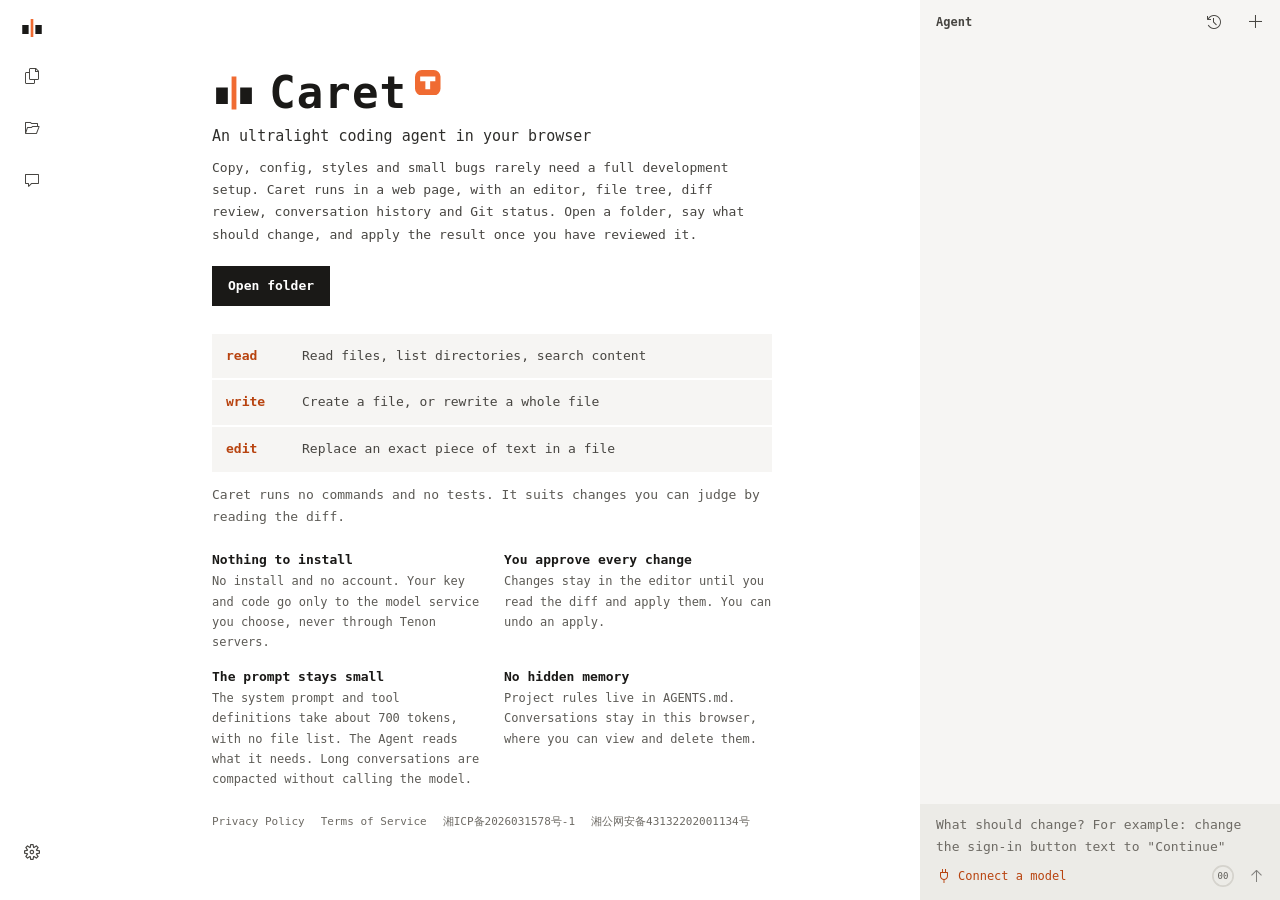
==== index.html @ bf1446f7 "close the remaining gaps against the Tenon product standard Accessibility: status colours meet 4.5:1" ====
<!-- 应用主页面 - Caret 的入口 HTML 文件，包含所有 UI 结构和资源引用 -->
<!DOCTYPE html>
<html lang="zh-CN" data-theme="dark">
<head>
    <meta charset="UTF-8">
    <meta name="viewport" content="width=device-width, initial-scale=1.0">
    <meta http-equiv="Content-Security-Policy" content="default-src 'self'; script-src 'self' 'unsafe-inline'; style-src 'self' 'unsafe-inline'; font-src 'self' data:; img-src 'self' data:; worker-src 'self'; connect-src 'self' https: http://localhost:* http://127.0.0.1:*; base-uri 'none'; form-action 'none'">
    <meta name="description" content="极轻量的浏览器 Coding Agent。只有读、写、改三个工具，不用安装，不执行命令，改动由你确认后写入。">
    <meta property="og:type" content="website">
    <meta property="og:site_name" content="Caret">
    <meta property="og:title" content="Caret：极轻量的浏览器 Coding Agent">
    <meta property="og:description" content="极轻量的浏览器 Coding Agent。只有读、写、改三个工具，不用安装，不执行命令，改动由你确认后写入。">
    <meta property="og:url" content="https://caret.tenon.asia/">
    <meta property="og:image" content="https://caret.tenon.asia/assets/og.png">
    <meta property="og:image:width" content="1200">
    <meta property="og:image:height" content="630">
    <meta property="og:image:alt" content="Caret：极轻量的浏览器 Coding Agent。read、write、edit">
    <meta property="og:locale" content="zh_CN">
    <meta name="twitter:card" content="summary_large_image">
    <title>Caret</title>
    <link rel="icon" href="data:image/svg+xml,%3Csvg xmlns='http://www.w3.org/2000/svg' viewBox='0 0 64 64'%3E%3Cstyle%3Erect%7Bfill:%231a1917%7D.c%7Bfill:%23f06b32%7D@media(prefers-color-scheme:dark)%7Brect%7Bfill:%23e8e8e8%7D%7D%3C/style%3E%3Crect x='6' y='24' width='17' height='24'/%3E%3Crect class='c' x='28.5' y='8' width='7' height='48'/%3E%3Crect x='41' y='24' width='17' height='24'/%3E%3C/svg%3E">
    <script>
        // 首屏渲染前确定主题，避免闪烁
        try {
            const saved = JSON.parse(localStorage.getItem('caret_preferences')) || {};
            const wanted = new URLSearchParams(location.search).get('theme') || saved.theme;
            const dark = wanted === 'dark' || (wanted !== 'light' && matchMedia('(prefers-color-scheme: dark)').matches);
            document.documentElement.dataset.theme = dark ? 'dark' : 'light';
        } catch {
            // 读取失败时使用默认主题
        }
        // 启动一直没有完成时给出提示。启动完成后加载层已经移除
        setTimeout(() => document.getElementById('app-loading')?.classList.add('is-failed'), 45000);
    </script>
    <link href="css/codicons/codicon.css" rel="stylesheet">
    <link rel="stylesheet" href="css/style.css">
</head>
<body>
    <div id="app-loading" role="status">
        <svg class="app-loading-mark" viewBox="0 0 64 64" role="img" aria-label="Caret"><rect x="6" y="24" width="17" height="24" fill="currentColor"/><rect class="app-loading-cursor" x="28.5" y="8" width="7" height="48" fill="#f06b32"/><rect x="41" y="24" width="17" height="24" fill="currentColor"/></svg>
        <div class="app-loading-error">
            <p>Caret 没有加载成功，请检查网络后刷新页面。</p>
            <p>Caret could not load. Check your network and reload.</p>
            <button type="button" class="btn btn-text btn-primary" onclick="location.reload()">刷新 / Reload</button>
        </div>
    </div>
    <div id="app">
        <nav id="sidebar">
            <div class="sidebar-top">
                <svg class="sidebar-mark" viewBox="0 0 64 64" role="img" data-i18n-label="brand.label"><rect x="6" y="24" width="17" height="24" fill="currentColor"/><rect x="28.5" y="8" width="7" height="48" fill="#f06b32"/><rect x="41" y="24" width="17" height="24" fill="currentColor"/></svg>
                <button type="button" class="btn" id="btn-toggle-tree" data-i18n-title="sidebar.files">
                    <i class="codicon codicon-files"></i>
                </button>
                <button type="button" class="btn" id="btn-open-folder" data-i18n-title="sidebar.open">
                    <i class="codicon codicon-folder-opened"></i>
                </button>
                <button type="button" class="btn" id="btn-toggle-chat" data-i18n-title="sidebar.agent">
                    <i class="codicon codicon-comment"></i>
                </button>
            </div>

            <div class="sidebar-bottom">
                <button type="button" class="btn" id="btn-settings" data-i18n-title="settings.title">
                    <i class="codicon codicon-settings-gear"></i>
                </button>
            </div>
        </nav>

        <aside id="file-tree-panel">
            <div id="file-tree"></div>
        </aside>
        <div id="resize-tree" class="resizer" role="separator" tabindex="0" aria-orientation="vertical" data-i18n-label="layout.resizeTree"></div>

        <main id="editor-area">
            <div id="tabs-bar"></div>
            <div id="monaco-container"></div>
            <div id="welcome">
                <div class="welcome-inner">
                    <h1 class="product-logo" data-i18n-label="brand.label"><svg class="product-logo-icon" viewBox="0 0 64 64" aria-hidden="true"><rect x="6" y="24" width="17" height="24" fill="currentColor"/><rect x="28.5" y="8" width="7" height="48" fill="#f06b32"/><rect x="41" y="24" width="17" height="24" fill="currentColor"/></svg>Caret<svg class="product-logo-mark" viewBox="0 0 64 64" aria-hidden="true"><rect width="64" height="64" rx="17" fill="#f06b32"/><path d="M13 16H51V28H38V48H26V28H13Z" fill="#fff"/></svg></h1>
                    <p class="welcome-tagline" data-i18n="welcome.tagline"></p>
                    <p class="welcome-intro" data-i18n="welcome.intro"></p>
                    <button type="button" id="btn-welcome-open" class="btn btn-text btn-primary" data-i18n="welcome.open"></button>
                    <dl class="welcome-tools">
                        <div><dt>read</dt><dd data-i18n="welcome.read"></dd></div>
                        <div><dt>write</dt><dd data-i18n="welcome.write"></dd></div>
                        <div><dt>edit</dt><dd data-i18n="welcome.edit"></dd></div>
                    </dl>
                    <p class="welcome-note" id="welcome-note" data-i18n="welcome.note"></p>
                    <dl class="welcome-points">
                        <div><dt data-i18n="welcome.pointOpen"></dt><dd data-i18n="welcome.pointOpenBody"></dd></div>
                        <div><dt data-i18n="welcome.pointReview"></dt><dd data-i18n="welcome.pointReviewBody"></dd></div>
                        <div><dt data-i18n="welcome.pointPrompt"></dt><dd data-i18n="welcome.pointPromptBody"></dd></div>
                        <div><dt data-i18n="welcome.pointMemory"></dt><dd data-i18n="welcome.pointMemoryBody"></dd></div>
                    </dl>
                    <p class="filing"><button type="button" data-legal="privacy" data-i18n="about.privacy"></button><button type="button" data-legal="terms" data-i18n="about.terms"></button><a href="https://beian.miit.gov.cn/" target="_blank" rel="noopener noreferrer">湘ICP备2026031578号-1</a><a href="https://beian.mps.gov.cn/#/query/webSearch?code=43132202001134" target="_blank" rel="noopener noreferrer">湘公网安备43132202001134号</a></p>
                </div>
            </div>
        </main>

        <div id="resize-chat" class="resizer" role="separator" tabindex="0" aria-orientation="vertical" data-i18n-label="layout.resizeChat"></div>
        <aside id="chat-panel">
            <div class="panel-header">
                <span class="panel-title">Agent</span>
                <div class="panel-actions">
                    <button type="button" id="btn-history" class="btn" data-i18n-title="history.title">
                        <i class="codicon codicon-history"></i>
                    </button>
                    <button type="button" id="btn-new-task" class="btn" data-i18n-title="chat.newTask">
                        <i class="codicon codicon-add"></i>
                    </button>
                </div>
            </div>
            <div id="history-panel" class="hidden">
                <div class="history-head">
                    <span class="history-heading" data-i18n="history.title"></span>
                    <button type="button" id="btn-clear-history" class="btn btn-text btn-text-chat hidden" data-i18n="history.clear"></button>
                </div>
                <div id="history-list"></div>
                <p id="history-empty" class="hidden" data-i18n="history.empty"></p>
            </div>
            <div id="chat-messages" role="log" aria-live="polite"></div>
            <div id="changes-panel" class="hidden">
                <div class="changes-head">
                    <span id="changes-summary"></span>
                    <button type="button" id="btn-discard-all" class="btn btn-text btn-text-chat" data-i18n="changes.discardAll"></button>
                    <button type="button" id="btn-apply" class="btn btn-text btn-primary" data-i18n="changes.apply"></button>
                </div>
                <div id="changes-conflict" class="hidden">
                    <p id="changes-conflict-text"></p>
                    <div class="changes-conflict-actions">
                        <button type="button" id="btn-conflict-cancel" class="btn btn-text btn-text-chat" data-i18n="changes.cancel"></button>
                        <button type="button" id="btn-overwrite" class="btn btn-text btn-primary" data-i18n="changes.overwrite"></button>
                    </div>
                </div>
                <div id="changes-list"></div>
            </div>
            <form id="chat-input-area">
                <textarea id="chat-input" rows="2"></textarea>
                <div class="chat-input-foot">
                    <div class="chat-chips">
                        <button type="button" id="btn-model" class="chat-chip" aria-haspopup="listbox" aria-expanded="false" aria-controls="select-menu"><i class="codicon codicon-plug"></i><span></span><i class="codicon codicon-chevron-up"></i></button>
                        <button type="button" id="btn-effort" class="chat-chip hidden" aria-haspopup="listbox" aria-expanded="false" aria-controls="select-menu"><i class="codicon codicon-dashboard"></i><span></span><i class="codicon codicon-chevron-up"></i></button>
                    </div>
                    <div class="chat-input-actions">
                        <button type="button" id="context-ring">
                            <svg viewBox="0 0 26 26" aria-hidden="true">
                                <circle class="context-track" cx="13" cy="13" r="12" pathLength="100"></circle>
                                <circle class="context-arc" cx="13" cy="13" r="12" pathLength="100"></circle>
                            </svg>
                            <span></span>
                        </button>
                        <button type="submit" id="btn-send-chat" class="btn">
                            <i class="codicon codicon-arrow-up"></i>
                        </button>
                    </div>
                </div>
            </form>
        </aside>

        <div id="notification-container"></div>
        <div id="drop-overlay"><span data-i18n="tree.drop"></span></div>
    </div>

    <dialog id="confirm-dialog" aria-describedby="confirm-message">
        <p id="confirm-message"></p>
        <div class="confirm-actions">
            <button type="button" id="confirm-cancel" class="btn btn-text btn-text-chat" data-i18n="changes.cancel"></button>
            <button type="button" id="confirm-ok" class="btn btn-text btn-primary" data-i18n="confirm.discard"></button>
        </div>
    </dialog>

    <dialog id="settings-dialog" aria-labelledby="settings-heading" tabindex="-1">
        <nav class="settings-nav" aria-labelledby="settings-heading">
            <h2 id="settings-heading" data-i18n="settings.title"></h2>
            <button type="button" class="settings-nav-item" data-go="model"><i class="codicon codicon-plug"></i><span data-i18n="settings.model"></span></button>
            <button type="button" class="settings-nav-item" data-go="agent"><i class="codicon codicon-comment"></i><span data-i18n="settings.agent"></span></button>
            <button type="button" class="settings-nav-item" data-go="editor"><i class="codicon codicon-code"></i><span data-i18n="settings.editor"></span></button>
            <button type="button" class="settings-nav-item" data-go="files"><i class="codicon codicon-files"></i><span data-i18n="settings.files"></span></button>
            <button type="button" class="settings-nav-item" data-go="appearance"><i class="codicon codicon-symbol-color"></i><span data-i18n="settings.appearance"></span></button>
            <button type="button" class="settings-nav-item" data-go="data"><i class="codicon codicon-database"></i><span data-i18n="settings.data"></span></button>
            <button type="button" class="settings-nav-item" data-go="about"><i class="codicon codicon-info"></i><span data-i18n="settings.about"></span></button>
        </nav>

        <div class="settings-main">
            <header class="dialog-head">
                <button type="button" id="settings-back" class="btn hidden" data-i18n-title="settings.back">
                    <i class="codicon codicon-arrow-left"></i>
                </button>
                <h3 id="settings-title"></h3>
                <button type="button" id="settings-info" class="info hidden" data-i18n-label="settings.info"><i class="codicon codicon-info"></i></button>
                <button type="button" id="settings-close" class="btn" data-i18n-title="settings.close">
                    <i class="codicon codicon-close"></i>
                </button>
            </header>

            <div class="dialog-body">
                <section data-page="model">
                    <div class="field">
                        <span class="field-label" id="provider-label" data-i18n="settings.provider"></span>
                        <button type="button" id="provider-trigger" class="select-trigger" aria-haspopup="listbox" aria-expanded="false" aria-controls="select-menu" aria-labelledby="provider-label"><span></span><i class="codicon codicon-chevron-down"></i></button>
                    </div>
                    <div class="field hidden" id="field-base-url">
                        <label class="field-label" for="input-base-url" data-i18n="settings.baseUrl"></label>
                        <input id="input-base-url" type="url" placeholder="https://" autocomplete="off" spellcheck="false">
                    </div>
                    <div class="field">
                        <div class="field-label">
                            <label for="input-api-key" data-i18n="settings.apiKey"></label>
                            <button type="button" class="info" data-tip="settings.apiKeyTip" data-i18n-label="settings.info"><i class="codicon codicon-info"></i></button>
                            <a id="key-link" class="field-link" target="_blank" rel="noopener noreferrer" data-i18n="settings.getKey"></a>
                        </div>
                        <input id="input-api-key" type="password" placeholder="sk-" autocomplete="off" spellcheck="false">
                        <button type="button" id="btn-clear-key" class="field-link hidden" data-i18n="settings.clearKey"></button>
                    </div>
                    <div class="field">
                        <div class="field-label">
                            <span id="model-label" data-i18n="settings.defaultModel"></span>
                            <button type="button" class="info" data-tip="settings.defaultModelTip" data-i18n-label="settings.info"><i class="codicon codicon-info"></i></button>
                        </div>
                        <button type="button" id="model-trigger" class="select-trigger" aria-haspopup="listbox" aria-expanded="false" aria-controls="select-menu" aria-labelledby="model-label"><span></span><i class="codicon codicon-chevron-down"></i></button>
                    </div>
                    <div class="field hidden" id="field-effort">
                        <div class="field-label">
                            <span id="effort-label" data-i18n="settings.defaultEffort"></span>
                            <button type="button" class="info" data-tip="settings.defaultEffortTip" data-i18n-label="settings.info"><i class="codicon codicon-info"></i></button>
                        </div>
                        <button type="button" id="effort-trigger" class="select-trigger" aria-haspopup="listbox" aria-expanded="false" aria-controls="select-menu" aria-labelledby="effort-label"><span></span><i class="codicon codicon-chevron-down"></i></button>
                    </div>
                    <p id="connection-status" class="settings-status" role="status"></p>
                </section>

                <section data-page="agent" class="hidden">
                    <div class="field">
                        <div class="field-label">
                            <label for="input-instructions" data-i18n="settings.instructions"></label>
                            <button type="button" class="info" data-tip="settings.instructionsTip" data-i18n-label="settings.info"><i class="codicon codicon-info"></i></button>
                        </div>
                        <textarea id="input-instructions" data-setting="instructions" data-i18n-placeholder="settings.instructionsHint" maxlength="8000" spellcheck="false"></textarea>
                    </div>
                    <div class="setting-row">
                        <div class="field-label"><span id="send-key-label" data-i18n="settings.sendKey"></span><button type="button" class="info" data-tip="settings.sendKeyTip" data-i18n-label="settings.info"><i class="codicon codicon-info"></i></button></div>
                        <div class="segments" role="group" data-setting="sendKey" aria-labelledby="send-key-label"><button type="button" data-value="enter">Enter</button><button type="button" data-value="mod" id="send-key-mod"></button></div>
                    </div>
                    <div class="setting-row">
                        <div class="field-label"><span id="max-steps-label" data-i18n="settings.maxSteps"></span><button type="button" class="info" data-tip="settings.maxStepsTip" data-i18n-label="settings.info"><i class="codicon codicon-info"></i></button></div>
                        <div class="segments" role="group" data-setting="maxSteps" aria-labelledby="max-steps-label"><button type="button" data-value="20">20</button><button type="button" data-value="40">40</button><button type="button" data-value="80">80</button></div>
                    </div>
                    <div class="setting-row">
                        <div class="field-label"><span id="context-limit-label" data-i18n="settings.contextLimit"></span><button type="button" class="info" data-tip="settings.contextLimitTip" data-i18n-label="settings.info"><i class="codicon codicon-info"></i></button></div>
                        <div class="segments" role="group" data-setting="contextLimit" aria-labelledby="context-limit-label"><button type="button" data-value="50000" data-i18n="settings.limit50"></button><button type="button" data-value="100000" data-i18n="settings.limit100"></button><button type="button" data-value="200000" data-i18n="settings.limit200"></button></div>
                    </div>
                    <div class="setting-row">
                        <div class="field-label"><span id="remember-rules-label" data-i18n="settings.rememberRules"></span><button type="button" class="info" data-tip="settings.rememberRulesTip" data-i18n-label="settings.info"><i class="codicon codicon-info"></i></button></div>
                        <button type="button" class="switch" role="switch" data-setting="rememberRules" aria-labelledby="remember-rules-label"></button>
                    </div>
                    <div class="setting-row">
                        <div class="field-label"><span id="follow-agent-label" data-i18n="settings.followAgent"></span><button type="button" class="info" data-tip="settings.followAgentTip" data-i18n-label="settings.info"><i class="codicon codicon-info"></i></button></div>
                        <button type="button" class="switch" role="switch" data-setting="followAgent" aria-labelledby="follow-agent-label"></button>
                    </div>
                    <button type="button" class="settings-link" data-go="context"><span data-i18n="context.title"></span><i class="codicon codicon-chevron-right"></i></button>
                </section>

                <section data-page="editor" class="hidden">
                    <div class="setting-row">
                        <div class="field-label"><span id="tab-size-label" data-i18n="settings.tabSize"></span><button type="button" class="info" data-tip="settings.tabSizeTip" data-i18n-label="settings.info"><i class="codicon codicon-info"></i></button></div>
                        <div class="segments" role="group" data-setting="tabSize" aria-labelledby="tab-size-label"><button type="button" data-value="0" data-i18n="settings.tabAuto"></button><button type="button" data-value="2">2</button><button type="button" data-value="4">4</button><button type="button" data-value="8">8</button></div>
                    </div>
                    <div class="setting-row">
                        <div class="field-label"><span id="cursor-style-label" data-i18n="settings.cursorStyle"></span></div>
                        <div class="segments" role="group" data-setting="cursorStyle" aria-labelledby="cursor-style-label"><button type="button" data-value="line" data-i18n="settings.cursorLine"></button><button type="button" data-value="block" data-i18n="settings.cursorBlock"></button><button type="button" data-value="underline" data-i18n="settings.cursorUnderline"></button></div>
                    </div>
                    <div class="setting-row">
                        <div class="field-label"><span id="word-wrap-label" data-i18n="settings.wordWrap"></span></div>
                        <button type="button" class="switch" role="switch" data-setting="wordWrap" aria-labelledby="word-wrap-label"></button>
                    </div>
                    <div class="setting-row">
                        <div class="field-label"><span id="line-numbers-label" data-i18n="settings.lineNumbers"></span></div>
                        <button type="button" class="switch" role="switch" data-setting="lineNumbers" aria-labelledby="line-numbers-label"></button>
                    </div>
                    <div class="setting-row">
                        <div class="field-label"><span id="minimap-label" data-i18n="settings.minimap"></span></div>
                        <button type="button" class="switch" role="switch" data-setting="minimap" aria-labelledby="minimap-label"></button>
                    </div>
                    <div class="setting-row">
                        <div class="field-label"><span id="whitespace-label" data-i18n="settings.showWhitespace"></span></div>
                        <button type="button" class="switch" role="switch" data-setting="showWhitespace" aria-labelledby="whitespace-label"></button>
                    </div>
                    <h4 class="section-title" data-i18n="settings.review"></h4>
                    <div class="setting-row">
                        <div class="field-label"><span id="diff-view-label" data-i18n="settings.diffView"></span><button type="button" class="info" data-tip="settings.diffViewTip" data-i18n-label="settings.info"><i class="codicon codicon-info"></i></button></div>
                        <div class="segments" role="group" data-setting="diffView" aria-labelledby="diff-view-label"><button type="button" data-value="inline" data-i18n="settings.diffInline"></button><button type="button" data-value="sideBySide" data-i18n="settings.diffSideBySide"></button></div>
                    </div>
                    <div class="setting-row">
                        <div class="field-label"><span id="fold-unchanged-label" data-i18n="settings.foldUnchanged"></span></div>
                        <button type="button" class="switch" role="switch" data-setting="foldUnchanged" aria-labelledby="fold-unchanged-label"></button>
                    </div>
                </section>

                <section data-page="files" class="hidden">
                    <div class="field">
                        <div class="field-label">
                            <label for="input-ignore-rules" data-i18n="settings.ignoreRules"></label>
                            <button type="button" class="info" data-tip="settings.ignoreRulesTip" data-i18n-label="settings.info"><i class="codicon codicon-info"></i></button>
                        </div>
                        <textarea id="input-ignore-rules" data-setting="ignoreRules" data-i18n-placeholder="settings.ignoreRulesHint" spellcheck="false"></textarea>
                    </div>
                    <div class="setting-row">
                        <div class="field-label"><span id="git-status-label" data-i18n="settings.gitStatus"></span><button type="button" class="info" data-tip="settings.gitStatusTip" data-i18n-label="settings.info"><i class="codicon codicon-info"></i></button></div>
                        <button type="button" class="switch" role="switch" data-setting="gitStatus" aria-labelledby="git-status-label"></button>
                    </div>
                    <div class="setting-row">
                        <div class="field-label"><span id="preview-tabs-label" data-i18n="settings.previewTabs"></span><button type="button" class="info" data-tip="settings.previewTabsTip" data-i18n-label="settings.info"><i class="codicon codicon-info"></i></button></div>
                        <button type="button" class="switch" role="switch" data-setting="previewTabs" aria-labelledby="preview-tabs-label"></button>
                    </div>
                </section>

                <section data-page="appearance" class="hidden">
                    <div class="setting-row">
                        <span class="field-label" id="theme-label" data-i18n="settings.theme"></span>
                        <div class="segments" role="group" aria-labelledby="theme-label">
                            <button type="button" data-theme-option="system" data-i18n="settings.themeSystem"></button>
                            <button type="button" data-theme-option="light" data-i18n="settings.themeLight"></button>
                            <button type="button" data-theme-option="dark" data-i18n="settings.themeDark"></button>
                        </div>
                    </div>
                    <div class="setting-row">
                        <span class="field-label" id="language-label" data-i18n="settings.language"></span>
                        <div class="segments" role="group" aria-labelledby="language-label">
                            <button type="button" data-lang-option="zh">简体中文</button>
                            <button type="button" data-lang-option="en">English</button>
                        </div>
                    </div>
                    <p id="language-note" class="settings-status" role="status" data-i18n="settings.languageNote" hidden></p>
                    <div class="setting-row">
                        <div class="field-label">
                            <label for="input-font-family" data-i18n="settings.fontFamily"></label>
                            <button type="button" class="info" data-tip="settings.fontFamilyTip" data-i18n-label="settings.info"><i class="codicon codicon-info"></i></button>
                        </div>
                        <input id="input-font-family" type="text" data-setting="fontFamily" data-i18n-placeholder="settings.fontFamilyHint" autocomplete="off" spellcheck="false">
                    </div>
                    <div class="setting-row">
                        <div class="field-label"><span id="font-size-label" data-i18n="settings.editorFontSize"></span></div>
                        <div class="segments" role="group" data-setting="fontSize" aria-labelledby="font-size-label"><button type="button" data-value="12">12</button><button type="button" data-value="13">13</button><button type="button" data-value="14">14</button><button type="button" data-value="15">15</button><button type="button" data-value="16">16</button></div>
                    </div>
                    <div class="setting-row">
                        <div class="field-label"><span id="chat-font-size-label" data-i18n="settings.chatFontSize"></span></div>
                        <div class="segments" role="group" data-setting="chatFontSize" aria-labelledby="chat-font-size-label"><button type="button" data-value="12">12</button><button type="button" data-value="13">13</button><button type="button" data-value="14">14</button><button type="button" data-value="15">15</button><button type="button" data-value="16">16</button></div>
                    </div>
                </section>

                <section data-page="data" class="hidden">
                    <div class="setting-row">
                        <div class="field-label"><span id="save-history-label" data-i18n="settings.saveHistory"></span><button type="button" class="info" data-tip="settings.saveHistoryTip" data-i18n-label="settings.info"><i class="codicon codicon-info"></i></button></div>
                        <button type="button" class="switch" role="switch" data-setting="saveHistory" aria-labelledby="save-history-label"></button>
                    </div>
                    <div class="setting-row">
                        <span class="field-label" data-i18n="settings.storage"></span>
                        <span id="data-usage"></span>
                    </div>
                    <h4 class="section-title" data-i18n="settings.clearing"></h4>
                    <div class="setting-row">
                        <div class="field-label"><span id="clear-conversations-label" data-i18n="settings.clearConversations"></span></div>
                        <button type="button" id="btn-clear-conversations" class="btn btn-text btn-text-chat" data-i18n="settings.clearAction" aria-describedby="clear-conversations-label"></button>
                    </div>
                    <div class="setting-row">
                        <div class="field-label"><span id="reset-preferences-label" data-i18n="settings.resetPreferences"></span><button type="button" class="info" data-tip="settings.resetPreferencesTip" data-i18n-label="settings.info"><i class="codicon codicon-info"></i></button></div>
                        <button type="button" id="btn-reset-preferences" class="btn btn-text btn-text-chat" data-i18n="settings.resetAction" aria-describedby="reset-preferences-label"></button>
                    </div>
                    <div class="setting-row">
                        <div class="field-label"><span id="delete-all-label" data-i18n="settings.deleteAll"></span><button type="button" class="info" data-tip="settings.deleteAllTip" data-i18n-label="settings.info"><i class="codicon codicon-info"></i></button></div>
                        <button type="button" id="btn-delete-all" class="btn btn-text btn-text-chat is-danger" data-i18n="settings.deleteAction" aria-describedby="delete-all-label"></button>
                    </div>
                    <p id="data-status" class="settings-status" role="status"></p>
                </section>

                <section data-page="about" class="hidden">
                    <div class="about-head">
                        <div class="product-logo" data-i18n-label="brand.label"><svg class="product-logo-icon" viewBox="0 0 64 64" aria-hidden="true"><rect x="6" y="24" width="17" height="24" fill="currentColor"/><rect x="28.5" y="8" width="7" height="48" fill="#f06b32"/><rect x="41" y="24" width="17" height="24" fill="currentColor"/></svg>Caret<svg class="product-logo-mark" viewBox="0 0 64 64" aria-hidden="true"><rect width="64" height="64" rx="17" fill="#f06b32"/><path d="M13 16H51V28H38V48H26V28H13Z" fill="#fff"/></svg></div>
                        <p class="about-version"><span data-i18n="about.version"></span> <span id="about-version"></span><span id="about-build" hidden> · <span data-i18n="about.build"></span> <span id="about-build-id"></span></span></p>
                    </div>
                    <p data-i18n="about.body1"></p>
                    <p data-i18n="about.body2"></p>
                    <dl class="about-facts">
                        <div><dt data-i18n="about.publisher"></dt><dd class="about-publisher"><svg viewBox="0 0 64 64" aria-hidden="true"><rect width="64" height="64" rx="17" fill="#f06b32"/><path d="M13 16H51V28H38V48H26V28H13Z" fill="#fff"/></svg>榫卯 Tenon AI</dd></div>
                        <div><dt data-i18n="about.website"></dt><dd><a href="https://tenon.asia/" target="_blank" rel="noopener noreferrer">tenon.asia</a></dd></div>
                        <div><dt data-i18n="about.feedback"></dt><dd><a href="mailto:support@tenonai.cn">support@tenonai.cn</a></dd></div>
                        <div><dt data-i18n="about.source"></dt><dd><a href="https://github.com/dozybot001/Caret" target="_blank" rel="noopener noreferrer">GitHub</a></dd></div>
                        <div><dt data-i18n="about.license"></dt><dd><a href="https://github.com/dozybot001/Caret/blob/main/LICENSE" target="_blank" rel="noopener noreferrer">MIT</a></dd></div>
                    </dl>
                    <div class="settings-links">
                        <button type="button" class="settings-link" data-go="privacy"><span data-i18n="about.privacy"></span><i class="codicon codicon-chevron-right"></i></button>
                        <button type="button" class="settings-link" data-go="terms"><span data-i18n="about.terms"></span><i class="codicon codicon-chevron-right"></i></button>
                    </div>
                    <p class="filing"><a href="https://beian.miit.gov.cn/" target="_blank" rel="noopener noreferrer">湘ICP备2026031578号-1</a><a href="https://beian.mps.gov.cn/#/query/webSearch?code=43132202001134" target="_blank" rel="noopener noreferrer">湘公网安备43132202001134号</a></p>
                </section>

                <section data-page="context" class="hidden">
                    <div class="article-body"></div>
                </section>

                <section data-page="privacy" class="hidden">
                    <p class="legal-meta" data-i18n="legal.privacyMeta"></p>
                    <div class="article-body"></div>
                    <h3 class="legal-history" data-i18n="legal.history"></h3>
                    <div class="settings-links legal-versions"></div>
                </section>

                <section data-page="terms" class="hidden">
                    <p class="legal-meta" data-i18n="legal.termsMeta"></p>
                    <div class="article-body"></div>
                    <h3 class="legal-history" data-i18n="legal.history"></h3>
                    <div class="settings-links legal-versions"></div>
                </section>
            </div>
        </div>

        <div id="select-menu" popover="auto" role="listbox"></div>
        <div id="tooltip" popover="manual" role="tooltip"></div>
    </dialog>

    <script type="module" src="src/main.js" onerror="document.getElementById('app-loading').classList.add('is-failed')"></script>
</body>
</html>
---- css/codicons/codicon.css ----
/*---------------------------------------------------------------------------------------------
 *  Copyright (c) Microsoft Corporation. All rights reserved.
 *  Licensed under the MIT License. See License.txt in the project root for license information.
 *--------------------------------------------------------------------------------------------*/

@font-face {
	font-family: "codicon";
	font-display: block;
	src: url("./codicon.ttf?38dcd33a732ebca5a557e04831e9e235") format("truetype");
}

.codicon[class*='codicon-'] {
	font: normal normal normal 16px/1 codicon;
	display: inline-block;
	text-decoration: none;
	text-rendering: auto;
	text-align: center;
	-webkit-font-smoothing: antialiased;
	-moz-osx-font-smoothing: grayscale;
	user-select: none;
	-webkit-user-select: none;
	-ms-user-select: none;
}

/*---------------------
 *  Modifiers
 *-------------------*/

@keyframes codicon-spin {
	100% {
		transform:rotate(360deg);
	}
}

.codicon-sync.codicon-modifier-spin,
.codicon-loading.codicon-modifier-spin,
.codicon-gear.codicon-modifier-spin {
	/* Use steps to throttle FPS to reduce CPU usage */
	animation: codicon-spin 1.5s steps(30) infinite;
}

.codicon-modifier-disabled {
	opacity: 0.5;
}

.codicon-modifier-hidden {
	opacity: 0;
}

/* custom speed & easing for loading icon */
.codicon-loading {
	animation-duration: 1s !important;
	animation-timing-function: cubic-bezier(0.53, 0.21, 0.29, 0.67) !important;
}

/*---------------------
 *  Icons
 *-------------------*/

.codicon-add:before { content: "\ea60" }
.codicon-plus:before { content: "\ea60" }
.codicon-gist-new:before { content: "\ea60" }
.codicon-repo-create:before { content: "\ea60" }
.codicon-lightbulb:before { content: "\ea61" }
.codicon-light-bulb:before { content: "\ea61" }
.codicon-repo:before { content: "\ea62" }
.codicon-repo-delete:before { content: "\ea62" }
.codicon-gist-fork:before { content: "\ea63" }
.codicon-repo-forked:before { content: "\ea63" }
.codicon-git-pull-request:before { content: "\ea64" }
.codicon-git-pull-request-abandoned:before { content: "\ea64" }
.codicon-record-keys:before { content: "\ea65" }
.codicon-keyboard:before { content: "\ea65" }
.codicon-tag:before { content: "\ea66" }
.codicon-git-pull-request-label:before { content: "\ea66" }
.codicon-tag-add:before { content: "\ea66" }
.codicon-tag-remove:before { content: "\ea66" }
.codicon-person:before { content: "\ea67" }
.codicon-person-follow:before { content: "\ea67" }
.codicon-person-outline:before { content: "\ea67" }
.codicon-person-filled:before { content: "\ea67" }
.codicon-git-branch:before { content: "\ea68" }
.codicon-git-branch-create:before { content: "\ea68" }
.codicon-git-branch-delete:before { content: "\ea68" }
.codicon-source-control:before { content: "\ea68" }
.codicon-mirror:before { content: "\ea69" }
.codicon-mirror-public:before { content: "\ea69" }
.codicon-star:before { content: "\ea6a" }
.codicon-star-add:before { content: "\ea6a" }
.codicon-star-delete:before { content: "\ea6a" }
.codicon-star-empty:before { content: "\ea6a" }
.codicon-comment:before { content: "\ea6b" }
.codicon-comment-add:before { content: "\ea6b" }
.codicon-alert:before { content: "\ea6c" }
.codicon-warning:before { content: "\ea6c" }
.codicon-search:before { content: "\ea6d" }
.codicon-search-save:before { content: "\ea6d" }
.codicon-log-out:before { content: "\ea6e" }
.codicon-sign-out:before { content: "\ea6e" }
.codicon-log-in:before { content: "\ea6f" }
.codicon-sign-in:before { content: "\ea6f" }
.codicon-eye:before { content: "\ea70" }
.codicon-eye-unwatch:before { content: "\ea70" }
.codicon-eye-watch:before { content: "\ea70" }
.codicon-circle-filled:before { content: "\ea71" }
.codicon-primitive-dot:before { content: "\ea71" }
.codicon-close-dirty:before { content: "\ea71" }
.codicon-debug-breakpoint:before { content: "\ea71" }
.codicon-debug-breakpoint-disabled:before { content: "\ea71" }
.codicon-debug-hint:before { content: "\ea71" }
.codicon-terminal-decoration-success:before { content: "\ea71" }
.codicon-primitive-square:before { content: "\ea72" }
.codicon-edit:before { content: "\ea73" }
.codicon-pencil:before { content: "\ea73" }
.codicon-info:before { content: "\ea74" }
.codicon-issue-opened:before { content: "\ea74" }
.codicon-gist-private:before { content: "\ea75" }
.codicon-git-fork-private:before { content: "\ea75" }
.codicon-lock:before { content: "\ea75" }
.codicon-mirror-private:before { content: "\ea75" }
.codicon-close:before { content: "\ea76" }
.codicon-remove-close:before { content: "\ea76" }
.codicon-x:before { content: "\ea76" }
.codicon-repo-sync:before { content: "\ea77" }
.codicon-sync:before { content: "\ea77" }
.codicon-clone:before { content: "\ea78" }
.codicon-desktop-download:before { content: "\ea78" }
.codicon-beaker:before { content: "\ea79" }
.codicon-microscope:before { content: "\ea79" }
.codicon-vm:before { content: "\ea7a" }
.codicon-device-desktop:before { content: "\ea7a" }
.codicon-file:before { content: "\ea7b" }
.codicon-file-text:before { content: "\ea7b" }
.codicon-more:before { content: "\ea7c" }
.codicon-ellipsis:before { content: "\ea7c" }
.codicon-kebab-horizontal:before { content: "\ea7c" }
.codicon-mail-reply:before { content: "\ea7d" }
.codicon-reply:before { content: "\ea7d" }
.codicon-organization:before { content: "\ea7e" }
.codicon-organization-filled:before { content: "\ea7e" }
.codicon-organization-outline:before { content: "\ea7e" }
.codicon-new-file:before { content: "\ea7f" }
.codicon-file-add:before { content: "\ea7f" }
.codicon-new-folder:before { content: "\ea80" }
.codicon-file-directory-create:before { content: "\ea80" }
.codicon-trash:before { content: "\ea81" }
.codicon-trashcan:before { content: "\ea81" }
.codicon-history:before { content: "\ea82" }
.codicon-clock:before { content: "\ea82" }
.codicon-folder:before { content: "\ea83" }
.codicon-file-directory:before { content: "\ea83" }
.codicon-symbol-folder:before { content: "\ea83" }
.codicon-logo-github:before { content: "\ea84" }
.codicon-mark-github:before { content: "\ea84" }
.codicon-github:before { content: "\ea84" }
.codicon-terminal:before { content: "\ea85" }
.codicon-console:before { content: "\ea85" }
.codicon-repl:before { content: "\ea85" }
.codicon-zap:before { content: "\ea86" }
.codicon-symbol-event:before { content: "\ea86" }
.codicon-error:before { content: "\ea87" }
.codicon-stop:before { content: "\ea87" }
.codicon-variable:before { content: "\ea88" }
.codicon-symbol-variable:before { content: "\ea88" }
.codicon-array:before { content: "\ea8a" }
.codicon-symbol-array:before { content: "\ea8a" }
.codicon-symbol-module:before { content: "\ea8b" }
.codicon-symbol-package:before { content: "\ea8b" }
.codicon-symbol-namespace:before { content: "\ea8b" }
.codicon-symbol-object:before { content: "\ea8b" }
.codicon-symbol-method:before { content: "\ea8c" }
.codicon-symbol-function:before { content: "\ea8c" }
.codicon-symbol-constructor:before { content: "\ea8c" }
.codicon-symbol-boolean:before { content: "\ea8f" }
.codicon-symbol-null:before { content: "\ea8f" }
.codicon-symbol-numeric:before { content: "\ea90" }
.codicon-symbol-number:before { content: "\ea90" }
.codicon-symbol-structure:before { content: "\ea91" }
.codicon-symbol-struct:before { content: "\ea91" }
.codicon-symbol-parameter:before { content: "\ea92" }
.codicon-symbol-type-parameter:before { content: "\ea92" }
.codicon-symbol-key:before { content: "\ea93" }
.codicon-symbol-text:before { content: "\ea93" }
.codicon-symbol-reference:before { content: "\ea94" }
.codicon-go-to-file:before { content: "\ea94" }
.codicon-symbol-enum:before { content: "\ea95" }
.codicon-symbol-value:before { content: "\ea95" }
.codicon-symbol-ruler:before { content: "\ea96" }
.codicon-symbol-unit:before { content: "\ea96" }
.codicon-activate-breakpoints:before { content: "\ea97" }
.codicon-archive:before { content: "\ea98" }
.codicon-arrow-both:before { content: "\ea99" }
.codicon-arrow-down:before { content: "\ea9a" }
.codicon-arrow-left:before { content: "\ea9b" }
.codicon-arrow-right:before { content: "\ea9c" }
.codicon-arrow-small-down:before { content: "\ea9d" }
.codicon-arrow-small-left:before { content: "\ea9e" }
.codicon-arrow-small-right:before { content: "\ea9f" }
.codicon-arrow-small-up:before { content: "\eaa0" }
.codicon-arrow-up:before { content: "\eaa1" }
.codicon-bell:before { content: "\eaa2" }
.codicon-bold:before { content: "\eaa3" }
.codicon-book:before { content: "\eaa4" }
.codicon-bookmark:before { content: "\eaa5" }
.codicon-debug-breakpoint-conditional-unverified:before { content: "\eaa6" }
.codicon-debug-breakpoint-conditional:before { content: "\eaa7" }
.codicon-debug-breakpoint-conditional-disabled:before { content: "\eaa7" }
.codicon-debug-breakpoint-data-unverified:before { content: "\eaa8" }
.codicon-debug-breakpoint-data:before { content: "\eaa9" }
.codicon-debug-breakpoint-data-disabled:before { content: "\eaa9" }
.codicon-debug-breakpoint-log-unverified:before { content: "\eaaa" }
.codicon-debug-breakpoint-log:before { content: "\eaab" }
.codicon-debug-breakpoint-log-disabled:before { content: "\eaab" }
.codicon-briefcase:before { content: "\eaac" }
.codicon-broadcast:before { content: "\eaad" }
.codicon-browser:before { content: "\eaae" }
.codicon-bug:before { content: "\eaaf" }
.codicon-calendar:before { content: "\eab0" }
.codicon-case-sensitive:before { content: "\eab1" }
.codicon-check:before { content: "\eab2" }
.codicon-checklist:before { content: "\eab3" }
.codicon-chevron-down:before { content: "\eab4" }
.codicon-chevron-left:before { content: "\eab5" }
.codicon-chevron-right:before { content: "\eab6" }
.codicon-chevron-up:before { content: "\eab7" }
.codicon-chrome-close:before { content: "\eab8" }
.codicon-chrome-maximize:before { content: "\eab9" }
.codicon-chrome-minimize:before { content: "\eaba" }
.codicon-chrome-restore:before { content: "\eabb" }
.codicon-circle-outline:before { content: "\eabc" }
.codicon-circle:before { content: "\eabc" }
.codicon-debug-breakpoint-unverified:before { content: "\eabc" }
.codicon-terminal-decoration-incomplete:before { content: "\eabc" }
.codicon-circle-slash:before { content: "\eabd" }
.codicon-circuit-board:before { content: "\eabe" }
.codicon-clear-all:before { content: "\eabf" }
.codicon-clippy:before { content: "\eac0" }
.codicon-close-all:before { content: "\eac1" }
.codicon-cloud-download:before { content: "\eac2" }
.codicon-cloud-upload:before { content: "\eac3" }
.codicon-code:before { content: "\eac4" }
.codicon-collapse-all:before { content: "\eac5" }
.codicon-color-mode:before { content: "\eac6" }
.codicon-comment-discussion:before { content: "\eac7" }
.codicon-credit-card:before { content: "\eac9" }
.codicon-dash:before { content: "\eacc" }
.codicon-dashboard:before { content: "\eacd" }
.codicon-database:before { content: "\eace" }
.codicon-debug-continue:before { content: "\eacf" }
.codicon-debug-disconnect:before { content: "\ead0" }
.codicon-debug-pause:before { content: "\ead1" }
.codicon-debug-restart:before { content: "\ead2" }
.codicon-debug-start:before { content: "\ead3" }
.codicon-debug-step-into:before { content: "\ead4" }
.codicon-debug-step-out:before { content: "\ead5" }
.codicon-debug-step-over:before { content: "\ead6" }
.codicon-debug-stop:before { content: "\ead7" }
.codicon-debug:before { content: "\ead8" }
.codicon-device-camera-video:before { content: "\ead9" }
.codicon-device-camera:before { content: "\eada" }
.codicon-device-mobile:before { content: "\eadb" }
.codicon-diff-added:before { content: "\eadc" }
.codicon-diff-ignored:before { content: "\eadd" }
.codicon-diff-modified:before { content: "\eade" }
.codicon-diff-removed:before { content: "\eadf" }
.codicon-diff-renamed:before { content: "\eae0" }
.codicon-diff:before { content: "\eae1" }
.codicon-diff-sidebyside:before { content: "\eae1" }
.codicon-discard:before { content: "\eae2" }
.codicon-editor-layout:before { content: "\eae3" }
.codicon-empty-window:before { content: "\eae4" }
.codicon-exclude:before { content: "\eae5" }
.codicon-extensions:before { content: "\eae6" }
.codicon-eye-closed:before { content: "\eae7" }
.codicon-file-binary:before { content: "\eae8" }
.codicon-file-code:before { content: "\eae9" }
.codicon-file-media:before { content: "\eaea" }
.codicon-file-pdf:before { content: "\eaeb" }
.codicon-file-submodule:before { content: "\eaec" }
.codicon-file-symlink-directory:before { content: "\eaed" }
.codicon-file-symlink-file:before { content: "\eaee" }
.codicon-file-zip:before { content: "\eaef" }
.codicon-files:before { content: "\eaf0" }
.codicon-filter:before { content: "\eaf1" }
.codicon-flame:before { content: "\eaf2" }
.codicon-fold-down:before { content: "\eaf3" }
.codicon-fold-up:before { content: "\eaf4" }
.codicon-fold:before { content: "\eaf5" }
.codicon-folder-active:before { content: "\eaf6" }
.codicon-folder-opened:before { content: "\eaf7" }
.codicon-gear:before { content: "\eaf8" }
.codicon-gift:before { content: "\eaf9" }
.codicon-gist-secret:before { content: "\eafa" }
.codicon-gist:before { content: "\eafb" }
.codicon-git-commit:before { content: "\eafc" }
.codicon-git-compare:before { content: "\eafd" }
.codicon-compare-changes:before { content: "\eafd" }
.codicon-git-merge:before { content: "\eafe" }
.codicon-github-action:before { content: "\eaff" }
.codicon-github-alt:before { content: "\eb00" }
.codicon-globe:before { content: "\eb01" }
.codicon-grabber:before { content: "\eb02" }
.codicon-graph:before { content: "\eb03" }
.codicon-gripper:before { content: "\eb04" }
.codicon-heart:before { content: "\eb05" }
.codicon-home:before { content: "\eb06" }
.codicon-horizontal-rule:before { content: "\eb07" }
.codicon-hubot:before { content: "\eb08" }
.codicon-inbox:before { content: "\eb09" }
.codicon-issue-reopened:before { content: "\eb0b" }
.codicon-issues:before { content: "\eb0c" }
.codicon-italic:before { content: "\eb0d" }
.codicon-jersey:before { content: "\eb0e" }
.codicon-json:before { content: "\eb0f" }
.codicon-kebab-vertical:before { content: "\eb10" }
.codicon-key:before { content: "\eb11" }
.codicon-law:before { content: "\eb12" }
.codicon-lightbulb-autofix:before { content: "\eb13" }
.codicon-link-external:before { content: "\eb14" }
.codicon-link:before { content: "\eb15" }
.codicon-list-ordered:before { content: "\eb16" }
.codicon-list-unordered:before { content: "\eb17" }
.codicon-live-share:before { content: "\eb18" }
.codicon-loading:before { content: "\eb19" }
.codicon-location:before { content: "\eb1a" }
.codicon-mail-read:before { content: "\eb1b" }
.codicon-mail:before { content: "\eb1c" }
.codicon-markdown:before { content: "\eb1d" }
.codicon-megaphone:before { content: "\eb1e" }
.codicon-mention:before { content: "\eb1f" }
.codicon-milestone:before { content: "\eb20" }
.codicon-git-pull-request-milestone:before { content: "\eb20" }
.codicon-mortar-board:before { content: "\eb21" }
.codicon-move:before { content: "\eb22" }
.codicon-multiple-windows:before { content: "\eb23" }
.codicon-mute:before { content: "\eb24" }
.codicon-no-newline:before { content: "\eb25" }
.codicon-note:before { content: "\eb26" }
.codicon-octoface:before { content: "\eb27" }
.codicon-open-preview:before { content: "\eb28" }
.codicon-package:before { content: "\eb29" }
.codicon-paintcan:before { content: "\eb2a" }
.codicon-pin:before { content: "\eb2b" }
.codicon-play:before { content: "\eb2c" }
.codicon-run:before { content: "\eb2c" }
.codicon-plug:before { content: "\eb2d" }
.codicon-preserve-case:before { content: "\eb2e" }
.codicon-preview:before { content: "\eb2f" }
.codicon-project:before { content: "\eb30" }
.codicon-pulse:before { content: "\eb31" }
.codicon-question:before { content: "\eb32" }
.codicon-quote:before { content: "\eb33" }
.codicon-radio-tower:before { content: "\eb34" }
.codicon-reactions:before { content: "\eb35" }
.codicon-references:before { content: "\eb36" }
.codicon-refresh:before { content: "\eb37" }
.codicon-regex:before { content: "\eb38" }
.codicon-remote-explorer:before { content: "\eb39" }
.codicon-remote:before { content: "\eb3a" }
.codicon-remove:before { content: "\eb3b" }
.codicon-replace-all:before { content: "\eb3c" }
.codicon-replace:before { content: "\eb3d" }
.codicon-repo-clone:before { content: "\eb3e" }
.codicon-repo-force-push:before { content: "\eb3f" }
.codicon-repo-pull:before { content: "\eb40" }
.codicon-repo-push:before { content: "\eb41" }
.codicon-report:before { content: "\eb42" }
.codicon-request-changes:before { content: "\eb43" }
.codicon-rocket:before { content: "\eb44" }
.codicon-root-folder-opened:before { content: "\eb45" }
.codicon-root-folder:before { content: "\eb46" }
.codicon-rss:before { content: "\eb47" }
.codicon-ruby:before { content: "\eb48" }
.codicon-save-all:before { content: "\eb49" }
.codicon-save-as:before { content: "\eb4a" }
.codicon-save:before { content: "\eb4b" }
.codicon-screen-full:before { content: "\eb4c" }
.codicon-screen-normal:before { content: "\eb4d" }
.codicon-search-stop:before { content: "\eb4e" }
.codicon-server:before { content: "\eb50" }
.codicon-settings-gear:before { content: "\eb51" }
.codicon-settings:before { content: "\eb52" }
.codicon-shield:before { content: "\eb53" }
.codicon-smiley:before { content: "\eb54" }
.codicon-sort-precedence:before { content: "\eb55" }
.codicon-split-horizontal:before { content: "\eb56" }
.codicon-split-vertical:before { content: "\eb57" }
.codicon-squirrel:before { content: "\eb58" }
.codicon-star-full:before { content: "\eb59" }
.codicon-star-half:before { content: "\eb5a" }
.codicon-symbol-class:before { content: "\eb5b" }
.codicon-symbol-color:before { content: "\eb5c" }
.codicon-symbol-constant:before { content: "\eb5d" }
.codicon-symbol-enum-member:before { content: "\eb5e" }
.codicon-symbol-field:before { content: "\eb5f" }
.codicon-symbol-file:before { content: "\eb60" }
.codicon-symbol-interface:before { content: "\eb61" }
.codicon-symbol-keyword:before { content: "\eb62" }
.codicon-symbol-misc:before { content: "\eb63" }
.codicon-symbol-operator:before { content: "\eb64" }
.codicon-symbol-property:before { content: "\eb65" }
.codicon-wrench:before { content: "\eb65" }
.codicon-wrench-subaction:before { content: "\eb65" }
.codicon-symbol-snippet:before { content: "\eb66" }
.codicon-tasklist:before { content: "\eb67" }
.codicon-telescope:before { content: "\eb68" }
.codicon-text-size:before { content: "\eb69" }
.codicon-three-bars:before { content: "\eb6a" }
.codicon-thumbsdown:before { content: "\eb6b" }
.codicon-thumbsup:before { content: "\eb6c" }
.codicon-tools:before { content: "\eb6d" }
.codicon-triangle-down:before { content: "\eb6e" }
.codicon-triangle-left:before { content: "\eb6f" }
.codicon-triangle-right:before { content: "\eb70" }
.codicon-triangle-up:before { content: "\eb71" }
.codicon-twitter:before { content: "\eb72" }
.codicon-unfold:before { content: "\eb73" }
.codicon-unlock:before { content: "\eb74" }
.codicon-unmute:before { content: "\eb75" }
.codicon-unverified:before { content: "\eb76" }
.codicon-verified:before { content: "\eb77" }
.codicon-versions:before { content: "\eb78" }
.codicon-vm-active:before { content: "\eb79" }
.codicon-vm-outline:before { content: "\eb7a" }
.codicon-vm-running:before { content: "\eb7b" }
.codicon-watch:before { content: "\eb7c" }
.codicon-whitespace:before { content: "\eb7d" }
.codicon-whole-word:before { content: "\eb7e" }
.codicon-window:before { content: "\eb7f" }
.codicon-word-wrap:before { content: "\eb80" }
.codicon-zoom-in:before { content: "\eb81" }
.codicon-zoom-out:before { content: "\eb82" }
.codicon-list-filter:before { content: "\eb83" }
.codicon-list-flat:before { content: "\eb84" }
.codicon-list-selection:before { content: "\eb85" }
.codicon-selection:before { content: "\eb85" }
.codicon-list-tree:before { content: "\eb86" }
.codicon-debug-breakpoint-function-unverified:before { content: "\eb87" }
.codicon-debug-breakpoint-function:before { content: "\eb88" }
.codicon-debug-breakpoint-function-disabled:before { content: "\eb88" }
.codicon-debug-stackframe-active:before { content: "\eb89" }
.codicon-circle-small-filled:before { content: "\eb8a" }
.codicon-debug-stackframe-dot:before { content: "\eb8a" }
.codicon-terminal-decoration-mark:before { content: "\eb8a" }
.codicon-debug-stackframe:before { content: "\eb8b" }
.codicon-debug-stackframe-focused:before { content: "\eb8b" }
.codicon-debug-breakpoint-unsupported:before { content: "\eb8c" }
.codicon-symbol-string:before { content: "\eb8d" }
.codicon-debug-reverse-continue:before { content: "\eb8e" }
.codicon-debug-step-back:before { content: "\eb8f" }
.codicon-debug-restart-frame:before { content: "\eb90" }
.codicon-debug-alt:before { content: "\eb91" }
.codicon-call-incoming:before { content: "\eb92" }
.codicon-call-outgoing:before { content: "\eb93" }
.codicon-menu:before { content: "\eb94" }
.codicon-expand-all:before { content: "\eb95" }
.codicon-feedback:before { content: "\eb96" }
.codicon-git-pull-request-reviewer:before { content: "\eb96" }
.codicon-group-by-ref-type:before { content: "\eb97" }
.codicon-ungroup-by-ref-type:before { content: "\eb98" }
.codicon-account:before { content: "\eb99" }
.codicon-git-pull-request-assignee:before { content: "\eb99" }
.codicon-bell-dot:before { content: "\eb9a" }
.codicon-debug-console:before { content: "\eb9b" }
.codicon-library:before { content: "\eb9c" }
.codicon-output:before { content: "\eb9d" }
.codicon-run-all:before { content: "\eb9e" }
.codicon-sync-ignored:before { content: "\eb9f" }
.codicon-pinned:before { content: "\eba0" }
.codicon-github-inverted:before { content: "\eba1" }
.codicon-server-process:before { content: "\eba2" }
.codicon-server-environment:before { content: "\eba3" }
.codicon-pass:before { content: "\eba4" }
.codicon-issue-closed:before { content: "\eba4" }
.codicon-stop-circle:before { content: "\eba5" }
.codicon-play-circle:before { content: "\eba6" }
.codicon-record:before { content: "\eba7" }
.codicon-debug-alt-small:before { content: "\eba8" }
.codicon-vm-connect:before { content: "\eba9" }
.codicon-cloud:before { content: "\ebaa" }
.codicon-merge:before { content: "\ebab" }
.codicon-export:before { content: "\ebac" }
.codicon-graph-left:before { content: "\ebad" }
.codicon-magnet:before { content: "\ebae" }
.codicon-notebook:before { content: "\ebaf" }
.codicon-redo:before { content: "\ebb0" }
.codicon-check-all:before { content: "\ebb1" }
.codicon-pinned-dirty:before { content: "\ebb2" }
.codicon-pass-filled:before { content: "\ebb3" }
.codicon-circle-large-filled:before { content: "\ebb4" }
.codicon-circle-large:before { content: "\ebb5" }
.codicon-circle-large-outline:before { content: "\ebb5" }
.codicon-combine:before { content: "\ebb6" }
.codicon-gather:before { content: "\ebb6" }
.codicon-table:before { content: "\ebb7" }
.codicon-variable-group:before { content: "\ebb8" }
.codicon-type-hierarchy:before { content: "\ebb9" }
.codicon-type-hierarchy-sub:before { content: "\ebba" }
.codicon-type-hierarchy-super:before { content: "\ebbb" }
.codicon-git-pull-request-create:before { content: "\ebbc" }
.codicon-run-above:before { content: "\ebbd" }
.codicon-run-below:before { content: "\ebbe" }
.codicon-notebook-template:before { content: "\ebbf" }
.codicon-debug-rerun:before { content: "\ebc0" }
.codicon-workspace-trusted:before { content: "\ebc1" }
.codicon-workspace-untrusted:before { content: "\ebc2" }
.codicon-workspace-unknown:before { content: "\ebc3" }
.codicon-terminal-cmd:before { content: "\ebc4" }
.codicon-terminal-debian:before { content: "\ebc5" }
.codicon-terminal-linux:before { content: "\ebc6" }
.codicon-terminal-powershell:before { content: "\ebc7" }
.codicon-terminal-tmux:before { content: "\ebc8" }
.codicon-terminal-ubuntu:before { content: "\ebc9" }
.codicon-terminal-bash:before { content: "\ebca" }
.codicon-arrow-swap:before { content: "\ebcb" }
.codicon-copy:before { content: "\ebcc" }
.codicon-person-add:before { content: "\ebcd" }
.codicon-filter-filled:before { content: "\ebce" }
.codicon-wand:before { content: "\ebcf" }
.codicon-debug-line-by-line:before { content: "\ebd0" }
.codicon-inspect:before { content: "\ebd1" }
.codicon-layers:before { content: "\ebd2" }
.codicon-layers-dot:before { content: "\ebd3" }
.codicon-layers-active:before { content: "\ebd4" }
.codicon-compass:before { content: "\ebd5" }
.codicon-compass-dot:before { content: "\ebd6" }
.codicon-compass-active:before { content: "\ebd7" }
.codicon-azure:before { content: "\ebd8" }
.codicon-issue-draft:before { content: "\ebd9" }
.codicon-git-pull-request-closed:before { content: "\ebda" }
.codicon-git-pull-request-draft:before { content: "\ebdb" }
.codicon-debug-all:before { content: "\ebdc" }
.codicon-debug-coverage:before { content: "\ebdd" }
.codicon-run-errors:before { content: "\ebde" }
.codicon-folder-library:before { content: "\ebdf" }
.codicon-debug-continue-small:before { content: "\ebe0" }
.codicon-beaker-stop:before { content: "\ebe1" }
.codicon-graph-line:before { content: "\ebe2" }
.codicon-graph-scatter:before { content: "\ebe3" }
.codicon-pie-chart:before { content: "\ebe4" }
.codicon-bracket:before { content: "\eb0f" }
.codicon-bracket-dot:before { content: "\ebe5" }
.codicon-bracket-error:before { content: "\ebe6" }
.codicon-lock-small:before { content: "\ebe7" }
.codicon-azure-devops:before { content: "\ebe8" }
.codicon-verified-filled:before { content: "\ebe9" }
.codicon-newline:before { content: "\ebea" }
.codicon-layout:before { content: "\ebeb" }
.codicon-layout-activitybar-left:before { content: "\ebec" }
.codicon-layout-activitybar-right:before { content: "\ebed" }
.codicon-layout-panel-left:before { content: "\ebee" }
.codicon-layout-panel-center:before { content: "\ebef" }
.codicon-layout-panel-justify:before { content: "\ebf0" }
.codicon-layout-panel-right:before { content: "\ebf1" }
.codicon-layout-panel:before { content: "\ebf2" }
.codicon-layout-sidebar-left:before { content: "\ebf3" }
.codicon-layout-sidebar-right:before { content: "\ebf4" }
.codicon-layout-statusbar:before { content: "\ebf5" }
.codicon-layout-menubar:before { content: "\ebf6" }
.codicon-layout-centered:before { content: "\ebf7" }
.codicon-target:before { content: "\ebf8" }
.codicon-indent:before { content: "\ebf9" }
.codicon-record-small:before { content: "\ebfa" }
.codicon-error-small:before { content: "\ebfb" }
.codicon-terminal-decoration-error:before { content: "\ebfb" }
.codicon-arrow-circle-down:before { content: "\ebfc" }
.codicon-arrow-circle-left:before { content: "\ebfd" }
.codicon-arrow-circle-right:before { content: "\ebfe" }
.codicon-arrow-circle-up:before { content: "\ebff" }
.codicon-layout-sidebar-right-off:before { content: "\ec00" }
.codicon-layout-panel-off:before { content: "\ec01" }
.codicon-layout-sidebar-left-off:before { content: "\ec02" }
.codicon-blank:before { content: "\ec03" }
.codicon-heart-filled:before { content: "\ec04" }
.codicon-map:before { content: "\ec05" }
.codicon-map-horizontal:before { content: "\ec05" }
.codicon-fold-horizontal:before { content: "\ec05" }
.codicon-map-filled:before { content: "\ec06" }
.codicon-map-horizontal-filled:before { content: "\ec06" }
.codicon-fold-horizontal-filled:before { content: "\ec06" }
.codicon-circle-small:before { content: "\ec07" }
.codicon-bell-slash:before { content: "\ec08" }
.codicon-bell-slash-dot:before { content: "\ec09" }
.codicon-comment-unresolved:before { content: "\ec0a" }
.codicon-git-pull-request-go-to-changes:before { content: "\ec0b" }
.codicon-git-pull-request-new-changes:before { content: "\ec0c" }
.codicon-search-fuzzy:before { content: "\ec0d" }
.codicon-comment-draft:before { content: "\ec0e" }
.codicon-send:before { content: "\ec0f" }
.codicon-sparkle:before { content: "\ec10" }
.codicon-insert:before { content: "\ec11" }
.codicon-mic:before { content: "\ec12" }
.codicon-thumbsdown-filled:before { content: "\ec13" }
.codicon-thumbsup-filled:before { content: "\ec14" }
.codicon-coffee:before { content: "\ec15" }
.codicon-snake:before { content: "\ec16" }
.codicon-game:before { content: "\ec17" }
.codicon-vr:before { content: "\ec18" }
.codicon-chip:before { content: "\ec19" }
.codicon-piano:before { content: "\ec1a" }
.codicon-music:before { content: "\ec1b" }
.codicon-mic-filled:before { content: "\ec1c" }
.codicon-repo-fetch:before { content: "\ec1d" }
.codicon-copilot:before { content: "\ec1e" }
.codicon-lightbulb-sparkle:before { content: "\ec1f" }
.codicon-robot:before { content: "\ec20" }
.codicon-sparkle-filled:before { content: "\ec21" }
.codicon-diff-single:before { content: "\ec22" }
.codicon-diff-multiple:before { content: "\ec23" }
.codicon-surround-with:before { content: "\ec24" }
.codicon-share:before { content: "\ec25" }
.codicon-git-stash:before { content: "\ec26" }
.codicon-git-stash-apply:before { content: "\ec27" }
.codicon-git-stash-pop:before { content: "\ec28" }
.codicon-vscode:before { content: "\ec29" }
.codicon-vscode-insiders:before { content: "\ec2a" }
.codicon-code-oss:before { content: "\ec2b" }
.codicon-run-coverage:before { content: "\ec2c" }
.codicon-run-all-coverage:before { content: "\ec2d" }
.codicon-coverage:before { content: "\ec2e" }
.codicon-github-project:before { content: "\ec2f" }
.codicon-map-vertical:before { content: "\ec30" }
.codicon-fold-vertical:before { content: "\ec30" }
.codicon-map-vertical-filled:before { content: "\ec31" }
.codicon-fold-vertical-filled:before { content: "\ec31" }
.codicon-go-to-search:before { content: "\ec32" }
.codicon-percentage:before { content: "\ec33" }
.codicon-sort-percentage:before { content: "\ec33" }
.codicon-git-fetch:before { content: "\f101" }
---- css/style.css ----
/* 全局样式入口 - 负责聚合主题、基础样式以及各个 UI 模块（侧边栏、编辑器、对话、设置）的 CSS 文件 */
@import url('theme.css');
@import url('base.css');

@import url('sidebar.css');
@import url('explorer.css');
@import url('editor.css');
@import url('chat.css');
@import url('chat-history.css');
@import url('chat-input.css');
@import url('markdown.css');
@import url('changes.css');
@import url('controls.css');
@import url('popups.css');
@import url('settings.css');
@import url('notification.css');
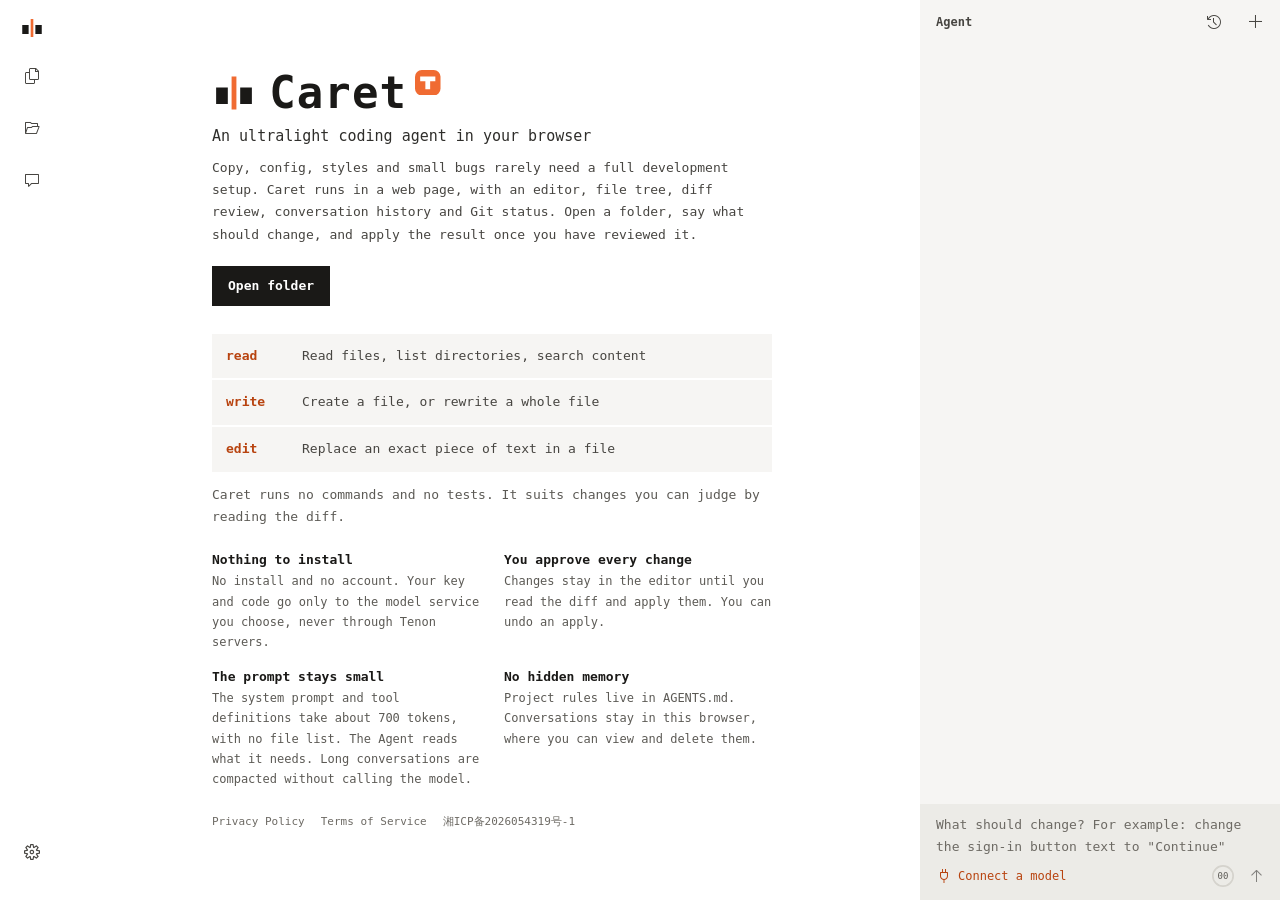
==== commit 03588df0: "move Caret to caret.tenonai.cn The old address now redirects there, except /migrate.html, which hand" ====
--- a/index.html
+++ b/index.html
@@ -10,15 +10,16 @@
     <meta property="og:site_name" content="Caret">
     <meta property="og:title" content="Caret：极轻量的浏览器 Coding Agent">
     <meta property="og:description" content="极轻量的浏览器 Coding Agent。只有读、写、改三个工具，不用安装，不执行命令，改动由你确认后写入。">
-    <meta property="og:url" content="https://caret.tenon.asia/">
-    <meta property="og:image" content="https://caret.tenon.asia/assets/og.png">
+    <meta property="og:url" content="https://caret.tenonai.cn/">
+    <meta property="og:image" content="https://caret.tenonai.cn/assets/share.png">
     <meta property="og:image:width" content="1200">
-    <meta property="og:image:height" content="630">
-    <meta property="og:image:alt" content="Caret：极轻量的浏览器 Coding Agent。read、write、edit">
+    <meta property="og:image:height" content="1200">
+    <meta property="og:image:alt" content="Caret 的图形：两个字符之间一根橙色光标">
     <meta property="og:locale" content="zh_CN">
-    <meta name="twitter:card" content="summary_large_image">
+    <meta name="twitter:card" content="summary">
     <title>Caret</title>
     <link rel="icon" href="data:image/svg+xml,%3Csvg xmlns='http://www.w3.org/2000/svg' viewBox='0 0 64 64'%3E%3Cstyle%3Erect%7Bfill:%231a1917%7D.c%7Bfill:%23f06b32%7D@media(prefers-color-scheme:dark)%7Brect%7Bfill:%23e8e8e8%7D%7D%3C/style%3E%3Crect x='6' y='24' width='17' height='24'/%3E%3Crect class='c' x='28.5' y='8' width='7' height='48'/%3E%3Crect x='41' y='24' width='17' height='24'/%3E%3C/svg%3E">
+    <link rel="apple-touch-icon" href="/apple-touch-icon.png">
     <script>
         // 首屏渲染前确定主题，避免闪烁
         try {
@@ -80,6 +81,7 @@
                     <p class="welcome-tagline" data-i18n="welcome.tagline"></p>
                     <p class="welcome-intro" data-i18n="welcome.intro"></p>
                     <button type="button" id="btn-welcome-open" class="btn btn-text btn-primary" data-i18n="welcome.open"></button>
+                    <p class="welcome-migrate" id="welcome-migrate" hidden><span></span><button type="button" class="field-link" data-i18n="migrate.action"></button></p>
                     <dl class="welcome-tools">
                         <div><dt>read</dt><dd data-i18n="welcome.read"></dd></div>
                         <div><dt>write</dt><dd data-i18n="welcome.write"></dd></div>
@@ -92,7 +94,7 @@
                         <div><dt data-i18n="welcome.pointPrompt"></dt><dd data-i18n="welcome.pointPromptBody"></dd></div>
                         <div><dt data-i18n="welcome.pointMemory"></dt><dd data-i18n="welcome.pointMemoryBody"></dd></div>
                     </dl>
-                    <p class="filing"><button type="button" data-legal="privacy" data-i18n="about.privacy"></button><button type="button" data-legal="terms" data-i18n="about.terms"></button><a href="https://beian.miit.gov.cn/" target="_blank" rel="noopener noreferrer">湘ICP备2026031578号-1</a><a href="https://beian.mps.gov.cn/#/query/webSearch?code=43132202001134" target="_blank" rel="noopener noreferrer">湘公网安备43132202001134号</a></p>
+                    <p class="filing"><button type="button" data-legal="privacy" data-i18n="about.privacy"></button><button type="button" data-legal="terms" data-i18n="about.terms"></button><a data-filing="icp" href="https://beian.miit.gov.cn/" target="_blank" rel="noopener noreferrer"></a><a data-filing="police" target="_blank" rel="noopener noreferrer" hidden></a></p>
                 </div>
             </div>
         </main>
@@ -381,8 +383,8 @@
                     <p data-i18n="about.body1"></p>
                     <p data-i18n="about.body2"></p>
                     <dl class="about-facts">
-                        <div><dt data-i18n="about.publisher"></dt><dd class="about-publisher"><svg viewBox="0 0 64 64" aria-hidden="true"><rect width="64" height="64" rx="17" fill="#f06b32"/><path d="M13 16H51V28H38V48H26V28H13Z" fill="#fff"/></svg>榫卯 Tenon AI</dd></div>
-                        <div><dt data-i18n="about.website"></dt><dd><a href="https://tenon.asia/" target="_blank" rel="noopener noreferrer">tenon.asia</a></dd></div>
+                        <div><dt data-i18n="about.publisher"></dt><dd class="about-publisher"><svg viewBox="0 0 64 64" aria-hidden="true"><rect width="64" height="64" rx="17" fill="#f06b32"/><path d="M13 16H51V28H38V48H26V28H13Z" fill="#fff"/></svg><span data-i18n="about.publisherName"></span></dd></div>
+                        <div><dt data-i18n="about.website"></dt><dd><a href="https://tenonai.cn/" target="_blank" rel="noopener noreferrer">tenonai.cn</a></dd></div>
                         <div><dt data-i18n="about.feedback"></dt><dd><a href="mailto:support@tenonai.cn">support@tenonai.cn</a></dd></div>
                         <div><dt data-i18n="about.source"></dt><dd><a href="https://github.com/dozybot001/Caret" target="_blank" rel="noopener noreferrer">GitHub</a></dd></div>
                         <div><dt data-i18n="about.license"></dt><dd><a href="https://github.com/dozybot001/Caret/blob/main/LICENSE" target="_blank" rel="noopener noreferrer">MIT</a></dd></div>
@@ -391,7 +393,7 @@
                         <button type="button" class="settings-link" data-go="privacy"><span data-i18n="about.privacy"></span><i class="codicon codicon-chevron-right"></i></button>
                         <button type="button" class="settings-link" data-go="terms"><span data-i18n="about.terms"></span><i class="codicon codicon-chevron-right"></i></button>
                     </div>
-                    <p class="filing"><a href="https://beian.miit.gov.cn/" target="_blank" rel="noopener noreferrer">湘ICP备2026031578号-1</a><a href="https://beian.mps.gov.cn/#/query/webSearch?code=43132202001134" target="_blank" rel="noopener noreferrer">湘公网安备43132202001134号</a></p>
+                    <p class="filing"><a data-filing="icp" href="https://beian.miit.gov.cn/" target="_blank" rel="noopener noreferrer"></a><a data-filing="police" target="_blank" rel="noopener noreferrer" hidden></a></p>
                 </section>
 
                 <section data-page="context" class="hidden">
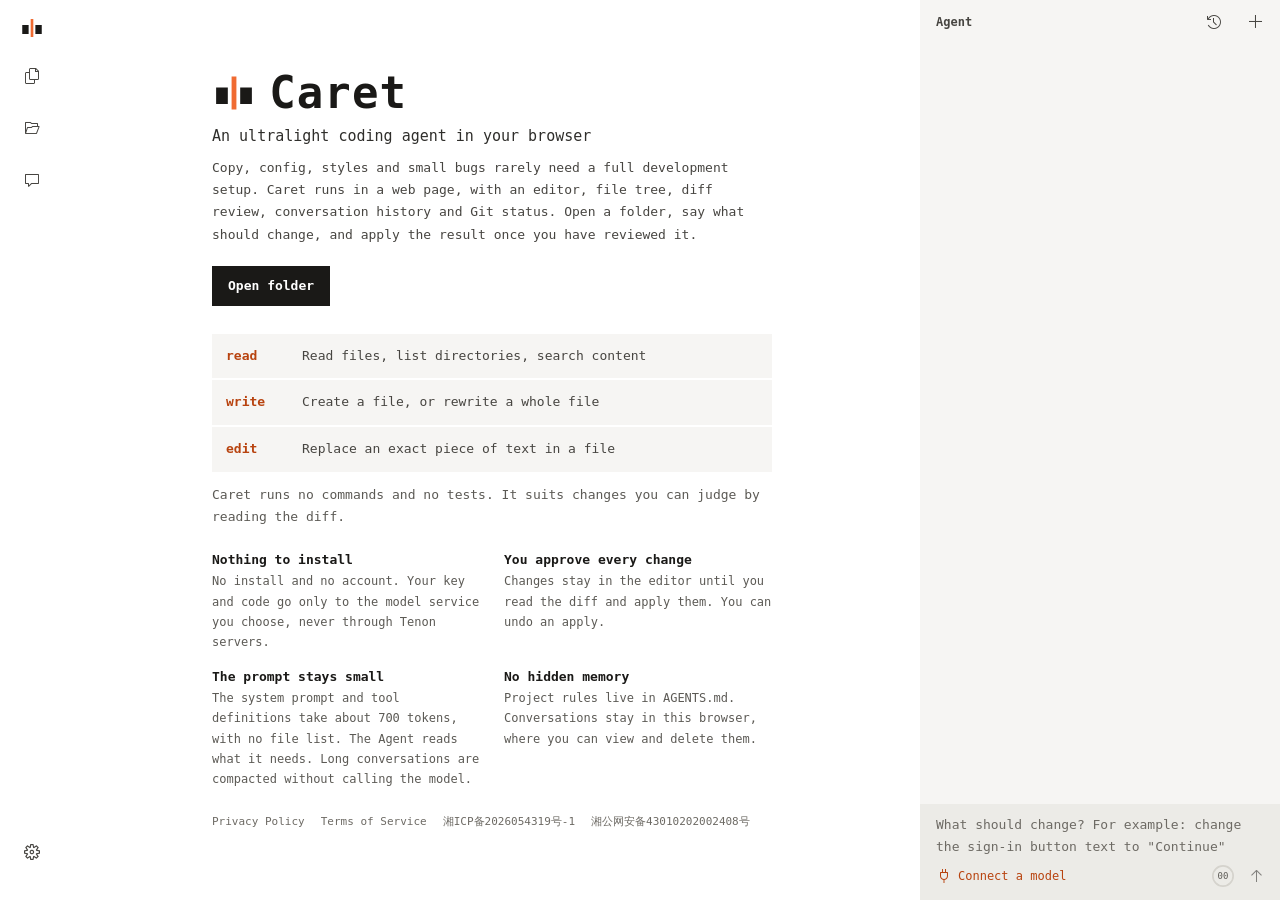
==== commit dbc18d02: "drop the Tenon mark from the Caret logo and the About publisher Co-Authored-By: Claude Opus 5.5 <nor" ====
--- a/index.html
+++ b/index.html
@@ -48,7 +48,7 @@
     <div id="app">
         <nav id="sidebar">
             <div class="sidebar-top">
-                <svg class="sidebar-mark" viewBox="0 0 64 64" role="img" data-i18n-label="brand.label"><rect x="6" y="24" width="17" height="24" fill="currentColor"/><rect x="28.5" y="8" width="7" height="48" fill="#f06b32"/><rect x="41" y="24" width="17" height="24" fill="currentColor"/></svg>
+                <svg class="sidebar-mark" viewBox="0 0 64 64" role="img" aria-label="Caret"><rect x="6" y="24" width="17" height="24" fill="currentColor"/><rect x="28.5" y="8" width="7" height="48" fill="#f06b32"/><rect x="41" y="24" width="17" height="24" fill="currentColor"/></svg>
                 <button type="button" class="btn" id="btn-toggle-tree" data-i18n-title="sidebar.files">
                     <i class="codicon codicon-files"></i>
                 </button>
@@ -77,7 +77,7 @@
             <div id="monaco-container"></div>
             <div id="welcome">
                 <div class="welcome-inner">
-                    <h1 class="product-logo" data-i18n-label="brand.label"><svg class="product-logo-icon" viewBox="0 0 64 64" aria-hidden="true"><rect x="6" y="24" width="17" height="24" fill="currentColor"/><rect x="28.5" y="8" width="7" height="48" fill="#f06b32"/><rect x="41" y="24" width="17" height="24" fill="currentColor"/></svg>Caret<svg class="product-logo-mark" viewBox="0 0 64 64" aria-hidden="true"><rect width="64" height="64" rx="17" fill="#f06b32"/><path d="M13 16H51V28H38V48H26V28H13Z" fill="#fff"/></svg></h1>
+                    <h1 class="product-logo"><svg class="product-logo-icon" viewBox="0 0 64 64" aria-hidden="true"><rect x="6" y="24" width="17" height="24" fill="currentColor"/><rect x="28.5" y="8" width="7" height="48" fill="#f06b32"/><rect x="41" y="24" width="17" height="24" fill="currentColor"/></svg>Caret</h1>
                     <p class="welcome-tagline" data-i18n="welcome.tagline"></p>
                     <p class="welcome-intro" data-i18n="welcome.intro"></p>
                     <button type="button" id="btn-welcome-open" class="btn btn-text btn-primary" data-i18n="welcome.open"></button>
@@ -377,13 +377,13 @@
 
                 <section data-page="about" class="hidden">
                     <div class="about-head">
-                        <div class="product-logo" data-i18n-label="brand.label"><svg class="product-logo-icon" viewBox="0 0 64 64" aria-hidden="true"><rect x="6" y="24" width="17" height="24" fill="currentColor"/><rect x="28.5" y="8" width="7" height="48" fill="#f06b32"/><rect x="41" y="24" width="17" height="24" fill="currentColor"/></svg>Caret<svg class="product-logo-mark" viewBox="0 0 64 64" aria-hidden="true"><rect width="64" height="64" rx="17" fill="#f06b32"/><path d="M13 16H51V28H38V48H26V28H13Z" fill="#fff"/></svg></div>
+                        <div class="product-logo"><svg class="product-logo-icon" viewBox="0 0 64 64" aria-hidden="true"><rect x="6" y="24" width="17" height="24" fill="currentColor"/><rect x="28.5" y="8" width="7" height="48" fill="#f06b32"/><rect x="41" y="24" width="17" height="24" fill="currentColor"/></svg>Caret</div>
                         <p class="about-version"><span data-i18n="about.version"></span> <span id="about-version"></span><span id="about-build" hidden> · <span data-i18n="about.build"></span> <span id="about-build-id"></span></span></p>
                     </div>
                     <p data-i18n="about.body1"></p>
                     <p data-i18n="about.body2"></p>
                     <dl class="about-facts">
-                        <div><dt data-i18n="about.publisher"></dt><dd class="about-publisher"><svg viewBox="0 0 64 64" aria-hidden="true"><rect width="64" height="64" rx="17" fill="#f06b32"/><path d="M13 16H51V28H38V48H26V28H13Z" fill="#fff"/></svg><span data-i18n="about.publisherName"></span></dd></div>
+                        <div><dt data-i18n="about.publisher"></dt><dd data-i18n="about.publisherName"></dd></div>
                         <div><dt data-i18n="about.website"></dt><dd><a href="https://tenonai.cn/" target="_blank" rel="noopener noreferrer">tenonai.cn</a></dd></div>
                         <div><dt data-i18n="about.feedback"></dt><dd><a href="mailto:support@tenonai.cn">support@tenonai.cn</a></dd></div>
                         <div><dt data-i18n="about.source"></dt><dd><a href="https://github.com/dozybot001/Caret" target="_blank" rel="noopener noreferrer">GitHub</a></dd></div>
